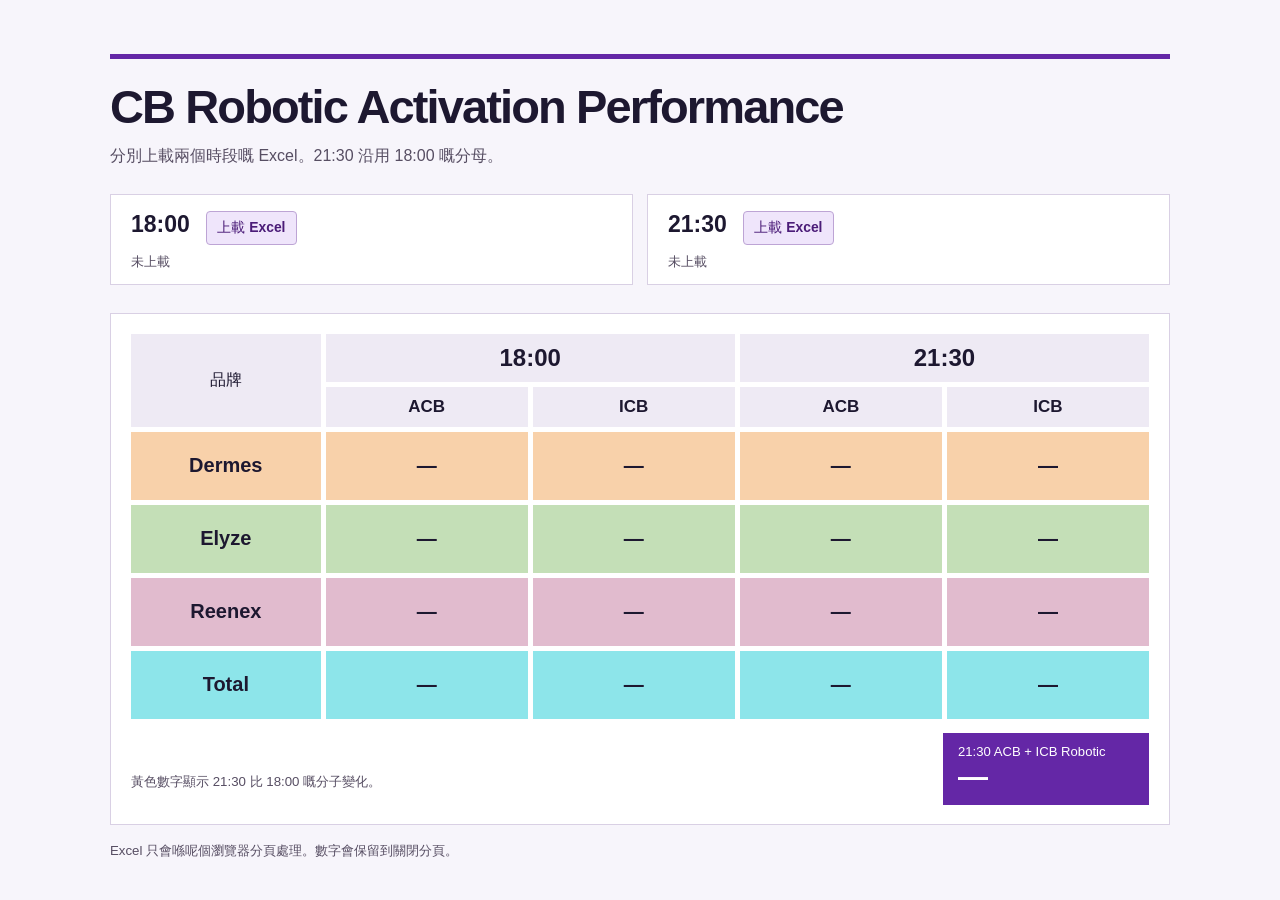
==== cb-robotic-activation/index.html @ a8f47a67 "Add CB robotic activation Excel comparison" ====
<!doctype html>
<html lang="zh-Hant-HK">
<head>
  <meta charset="utf-8">
  <meta name="viewport" content="width=device-width, initial-scale=1">
  <meta http-equiv="Content-Security-Policy" content="default-src 'self'; connect-src 'none'; object-src 'none'; base-uri 'none'; form-action 'none'">
  <title>CB Robotic Activation Performance</title>
  <link rel="stylesheet" href="styles.css">
  <script defer src="vendor/xlsx.full.min.js"></script>
  <script defer src="app.js"></script>
</head>
<body>
  <main>
    <header>
      <h1>CB Robotic Activation Performance</h1>
      <p>分別上載兩個時段嘅 Excel。21:30 沿用 18:00 嘅分母。</p>
    </header>
    <section class="uploads" aria-label="上載 Excel">
      <div class="upload" data-slot="early">
        <h2>18:00</h2>
        <input type="file" id="early-file" accept=".xlsx,.xls" aria-label="上載 18:00 Excel">
        <label class="file-button" for="early-file">上載 Excel</label>
        <button type="button" class="clear" hidden>清除 18:00</button>
        <p class="file-status" role="status">未上載</p>
        <p class="file-error" role="alert" hidden></p>
      </div>
      <div class="upload" data-slot="late">
        <h2>21:30</h2>
        <input type="file" id="late-file" accept=".xlsx,.xls" aria-label="上載 21:30 Excel">
        <label class="file-button" for="late-file">上載 Excel</label>
        <button type="button" class="clear" hidden>清除 21:30</button>
        <p class="file-status" role="status">未上載</p>
        <p class="file-error" role="alert" hidden></p>
      </div>
    </section>
    <section class="results" aria-label="CB Robotic 數據">
      <table aria-label="各品牌 ACB 同 ICB" aria-describedby="comparison-note">
        <colgroup span="1"></colgroup>
        <colgroup span="2"></colgroup>
        <colgroup span="2"></colgroup>
        <thead>
          <tr><th rowspan="2" scope="col">品牌</th><th colspan="2" scope="colgroup">18:00</th><th colspan="2" scope="colgroup">21:30</th></tr>
          <tr><th scope="col">ACB</th><th scope="col">ICB</th><th scope="col">ACB</th><th scope="col">ICB</th></tr>
        </thead>
        <tbody id="results-body"></tbody>
      </table>
      <div class="summary">
        <p id="comparison-note">黃色數字顯示 21:30 比 18:00 嘅分子變化。</p>
        <div class="combined">
          <span>21:30 ACB + ICB Robotic</span>
          <strong id="combined-value">—</strong>
        </div>
      </div>
    </section>
    <footer>Excel 只會喺呢個瀏覽器分頁處理。數字會保留到關閉分頁。</footer>
  </main>
</body>
</html>
---- cb-robotic-activation/styles.css ----
:root {
  color-scheme: light;
  font-family: "Segoe UI", "Microsoft JhengHei", sans-serif;
  color: #1d1830;
  background: #f7f5fb;
  font-synthesis: none;
}
* { box-sizing: border-box; }
body { margin: 0; }
main { width: min(1060px, calc(100% - 48px)); margin: 0 auto; padding: 54px 0 32px; }
header { border-top: 5px solid #6427a6; padding-top: 22px; margin-bottom: 27px; }
h1 { font-size: clamp(26px, 4.25vw, 47px); line-height: 1.1; letter-spacing: -.04em; margin: 0; }
header p, footer, .summary p { color: #574e63; }
header p { margin: 13px 0 0; }
.uploads { display: grid; grid-template-columns: repeat(2, minmax(0, 1fr)); gap: 14px; margin-bottom: 28px; }
.upload { background: #fff; border: 1px solid #d9d0e4; padding: 16px 20px 13px; }
.upload h2 { display: inline-block; font-size: 23px; margin: 0 12px 8px 0; font-variant-numeric: tabular-nums; }
input[type=file] { position: absolute; width: 1px; height: 1px; opacity: 0; }
.file-button, .clear {
  background: #efe5fb; color: #4b1c78; border: 1px solid #bda4d5; border-radius: 4px;
  padding: 7px 10px; margin-right: 8px; font: inherit; font-size: .87rem; font-weight: 650; cursor: pointer;
}
.file-button { display: inline-block; }
.clear { font-size: .76rem; margin: 5px 0 0; }
input[type=file]:focus-visible + .file-button, button:focus-visible { outline: 3px solid #6427a6; outline-offset: 3px; }
.file-status, .file-error { font-size: .8rem; margin: 8px 0 0; overflow-wrap: anywhere; }
.file-status { color: #574e63; }
.file-error { color: #922039; }
.results { background: #fff; border: 1px solid #d9d0e4; padding: 15px; }
table { border-collapse: separate; border-spacing: 5px; table-layout: fixed; width: 100%; font-variant-numeric: tabular-nums; }
th, td { text-align: center; padding: 10px 3px; }
thead th { background: #eeeaf4; font-size: 17px; }
thead tr:first-child th { font-size: 24px; }
thead th[rowspan] { width: 19%; font-size: 16px !important; }
tbody th, tbody td { background: var(--row-color); }
tbody th { font-size: 20px; }
td { height: 68px; }
.dermes { --row-color: #f8d1aa; }
.elyze { --row-color: #c4dfb7; }
.reenex { --row-color: #e1bbce; }
.total { --row-color: #8de5ea; }
.ratio { display: block; font-size: clamp(12px, 2vw, 20px); font-weight: 740; overflow-wrap: anywhere; }
.denominator { color: #4f4855; font-weight: 600; }
.delta { display: inline-block; background: #ffed68; color: #312500; padding: 1px 7px; margin-top: 3px; font-size: .78rem; font-weight: 730; }
.delta[hidden] { display: none; }
.summary { display: flex; justify-content: space-between; align-items: end; gap: 14px; padding: 9px 5px 4px; }
.summary p, footer { font-size: .83rem; }
.combined { min-width: 206px; padding: 11px 15px; background: #6427a6; color: #fff; }
.combined span { display: block; font-size: .82rem; }
.combined strong { display: block; margin-top: 1px; font-size: 30px; font-variant-numeric: tabular-nums; }
footer { margin-top: 17px; }
@media (max-width: 610px) {
  main { width: calc(100% - 24px); padding-top: 25px; }
  .uploads { gap: 7px; margin-bottom: 17px; }
  .upload { padding: 10px 8px; }
  .upload h2 { display: block; font-size: 19px; }
  .file-button { font-size: .76rem; margin-right: 4px; padding: 6px 7px; }
  .results { padding: 4px; }
  table { border-spacing: 3px; }
  th, td { padding-inline: 2px; }
  thead tr:first-child th { font-size: 18px; }
  thead th, thead th[rowspan] { font-size: 13px !important; }
  tbody th { font-size: 13px; }
  .denominator { display: block; }
  .summary { align-items: stretch; flex-direction: column; gap: 3px; }
}
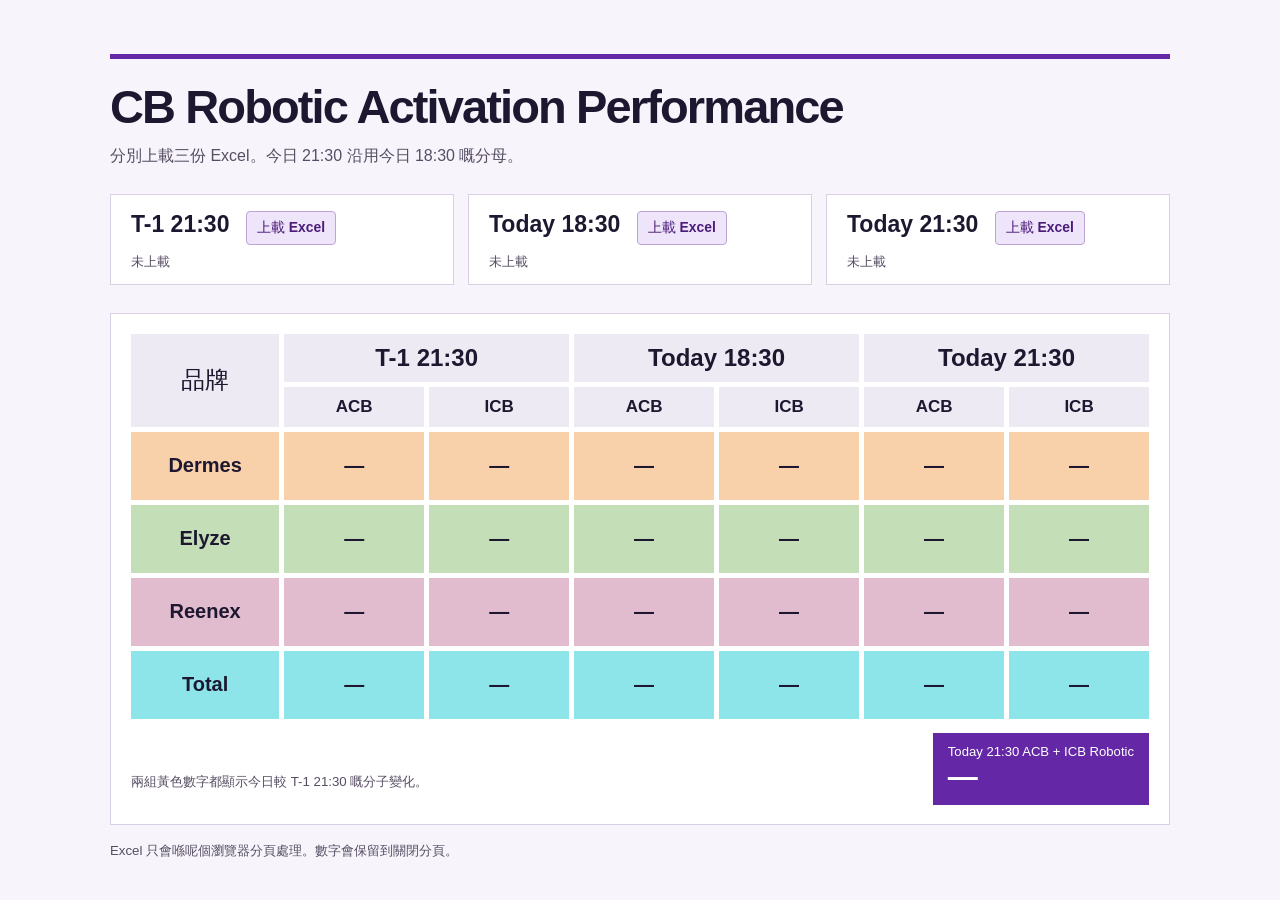
==== commit 7aa9e447: "Compare both today snapshots with prior day 21:30" ====
--- a/cb-robotic-activation/index.html
+++ b/cb-robotic-activation/index.html
@@ -5,30 +5,38 @@
   <meta name="viewport" content="width=device-width, initial-scale=1">
   <meta http-equiv="Content-Security-Policy" content="default-src 'self'; connect-src 'none'; object-src 'none'; base-uri 'none'; form-action 'none'">
   <title>CB Robotic Activation Performance</title>
-  <link rel="stylesheet" href="styles.css">
+  <link rel="stylesheet" href="styles.css?v=2">
   <script defer src="vendor/xlsx.full.min.js"></script>
-  <script defer src="app.js"></script>
+  <script defer src="app.js?v=2"></script>
 </head>
 <body>
   <main>
     <header>
       <h1>CB Robotic Activation Performance</h1>
-      <p>分別上載兩個時段嘅 Excel。21:30 沿用 18:00 嘅分母。</p>
+      <p>分別上載三份 Excel。今日 21:30 沿用今日 18:30 嘅分母。</p>
     </header>
     <section class="uploads" aria-label="上載 Excel">
+      <div class="upload" data-slot="previous">
+        <h2>T-1 21:30</h2>
+        <input type="file" id="previous-file" accept=".xlsx,.xls" aria-label="上載 T-1 21:30 Excel">
+        <label class="file-button" for="previous-file">上載 Excel</label>
+        <button type="button" class="clear" aria-label="清除 T-1 21:30" hidden>清除</button>
+        <p class="file-status" role="status">未上載</p>
+        <p class="file-error" role="alert" hidden></p>
+      </div>
       <div class="upload" data-slot="early">
-        <h2>18:00</h2>
-        <input type="file" id="early-file" accept=".xlsx,.xls" aria-label="上載 18:00 Excel">
+        <h2>Today 18:30</h2>
+        <input type="file" id="early-file" accept=".xlsx,.xls" aria-label="上載今日 18:30 Excel">
         <label class="file-button" for="early-file">上載 Excel</label>
-        <button type="button" class="clear" hidden>清除 18:00</button>
+        <button type="button" class="clear" aria-label="清除今日 18:30" hidden>清除</button>
         <p class="file-status" role="status">未上載</p>
         <p class="file-error" role="alert" hidden></p>
       </div>
       <div class="upload" data-slot="late">
-        <h2>21:30</h2>
-        <input type="file" id="late-file" accept=".xlsx,.xls" aria-label="上載 21:30 Excel">
+        <h2>Today 21:30</h2>
+        <input type="file" id="late-file" accept=".xlsx,.xls" aria-label="上載今日 21:30 Excel">
         <label class="file-button" for="late-file">上載 Excel</label>
-        <button type="button" class="clear" hidden>清除 21:30</button>
+        <button type="button" class="clear" aria-label="清除今日 21:30" hidden>清除</button>
         <p class="file-status" role="status">未上載</p>
         <p class="file-error" role="alert" hidden></p>
       </div>
@@ -38,16 +46,22 @@
         <colgroup span="1"></colgroup>
         <colgroup span="2"></colgroup>
         <colgroup span="2"></colgroup>
+        <colgroup span="2"></colgroup>
         <thead>
-          <tr><th rowspan="2" scope="col">品牌</th><th colspan="2" scope="colgroup">18:00</th><th colspan="2" scope="colgroup">21:30</th></tr>
-          <tr><th scope="col">ACB</th><th scope="col">ICB</th><th scope="col">ACB</th><th scope="col">ICB</th></tr>
+          <tr>
+            <th rowspan="2" scope="col">品牌</th>
+            <th colspan="2" scope="colgroup"><span>T-1</span> 21:30</th>
+            <th colspan="2" scope="colgroup"><span>Today</span> 18:30</th>
+            <th colspan="2" scope="colgroup"><span>Today</span> 21:30</th>
+          </tr>
+          <tr><th scope="col">ACB</th><th scope="col">ICB</th><th scope="col">ACB</th><th scope="col">ICB</th><th scope="col">ACB</th><th scope="col">ICB</th></tr>
         </thead>
         <tbody id="results-body"></tbody>
       </table>
       <div class="summary">
-        <p id="comparison-note">黃色數字顯示 21:30 比 18:00 嘅分子變化。</p>
+        <p id="comparison-note">兩組黃色數字都顯示今日較 T-1 21:30 嘅分子變化。</p>
         <div class="combined">
-          <span>21:30 ACB + ICB Robotic</span>
+          <span>Today 21:30 ACB + ICB Robotic</span>
           <strong id="combined-value">—</strong>
         </div>
       </div>
--- a/cb-robotic-activation/styles.css
+++ b/cb-robotic-activation/styles.css
@@ -12,7 +12,7 @@
 h1 { font-size: clamp(26px, 4.25vw, 47px); line-height: 1.1; letter-spacing: -.04em; margin: 0; }
 header p, footer, .summary p { color: #574e63; }
 header p { margin: 13px 0 0; }
-.uploads { display: grid; grid-template-columns: repeat(2, minmax(0, 1fr)); gap: 14px; margin-bottom: 28px; }
+.uploads { display: grid; grid-template-columns: repeat(3, minmax(0, 1fr)); gap: 14px; margin-bottom: 28px; }
 .upload { background: #fff; border: 1px solid #d9d0e4; padding: 16px 20px 13px; }
 .upload h2 { display: inline-block; font-size: 23px; margin: 0 12px 8px 0; font-variant-numeric: tabular-nums; }
 input[type=file] { position: absolute; width: 1px; height: 1px; opacity: 0; }
@@ -31,7 +31,7 @@
 th, td { text-align: center; padding: 10px 3px; }
 thead th { background: #eeeaf4; font-size: 17px; }
 thead tr:first-child th { font-size: 24px; }
-thead th[rowspan] { width: 19%; font-size: 16px !important; }
+thead th[rowspan] { width: 15%; font-size: 16px; }
 tbody th, tbody td { background: var(--row-color); }
 tbody th { font-size: 20px; }
 td { height: 68px; }
@@ -53,14 +53,15 @@
   main { width: calc(100% - 24px); padding-top: 25px; }
   .uploads { gap: 7px; margin-bottom: 17px; }
   .upload { padding: 10px 8px; }
-  .upload h2 { display: block; font-size: 19px; }
+  .upload h2 { display: block; font-size: 14px; margin-right: 0; }
   .file-button { font-size: .76rem; margin-right: 4px; padding: 6px 7px; }
   .results { padding: 4px; }
-  table { border-spacing: 3px; }
+  table { border-spacing: 2px; }
   th, td { padding-inline: 2px; }
-  thead tr:first-child th { font-size: 18px; }
-  thead th, thead th[rowspan] { font-size: 13px !important; }
-  tbody th { font-size: 13px; }
-  .denominator { display: block; }
+  thead tr:first-child th, thead tr:first-child th[rowspan], thead th { font-size: 13px; }
+  thead th span { display: block; }
+  tbody th { font-size: 11px; }
+  .denominator { display: block; font-size: 9px; }
+  .delta { padding-inline: 3px; font-size: 11px; }
   .summary { align-items: stretch; flex-direction: column; gap: 3px; }
 }
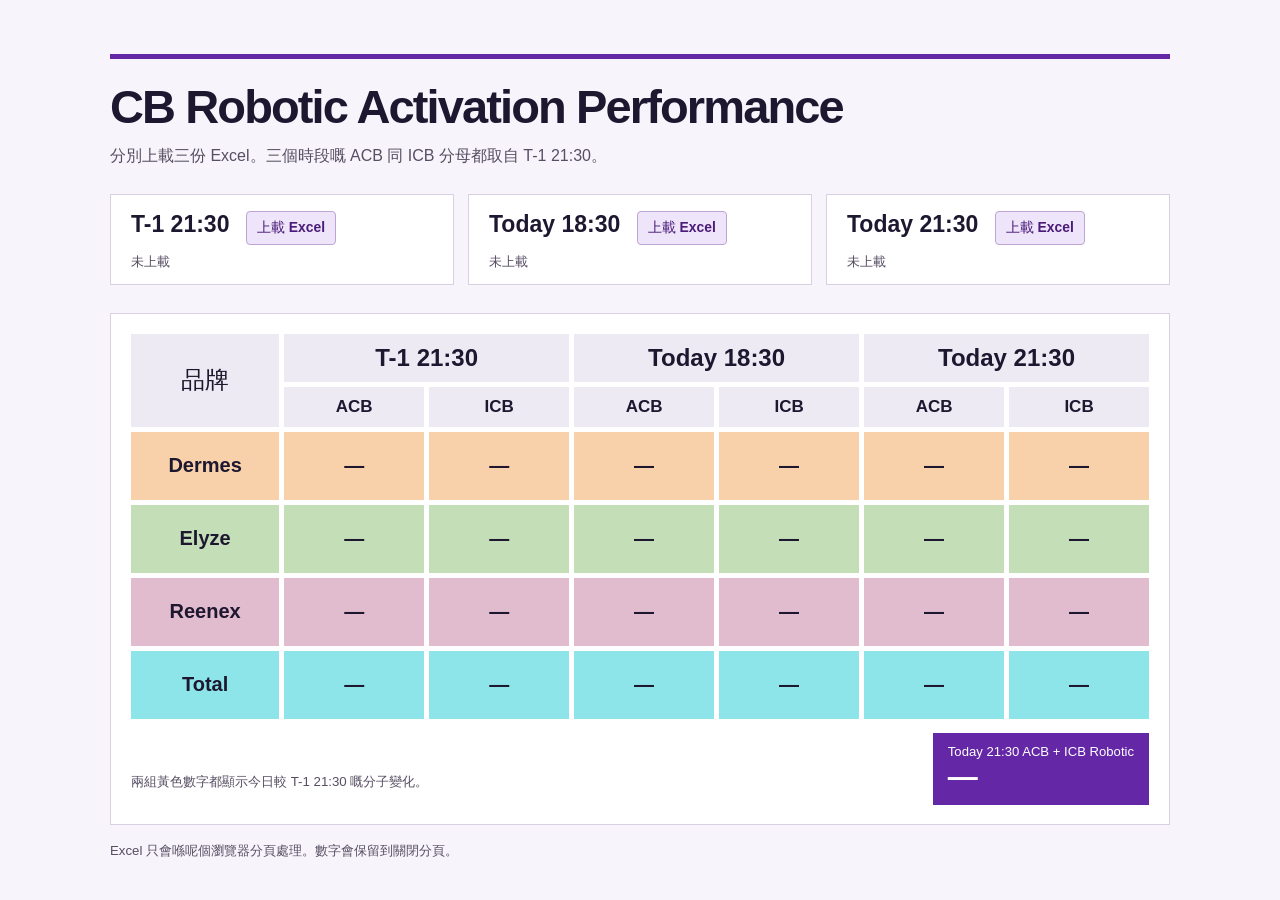
==== commit 2ef99991: "Use prior day denominators across all three snapshots" ====
--- a/cb-robotic-activation/index.html
+++ b/cb-robotic-activation/index.html
@@ -7,13 +7,13 @@
   <title>CB Robotic Activation Performance</title>
   <link rel="stylesheet" href="styles.css?v=2">
   <script defer src="vendor/xlsx.full.min.js"></script>
-  <script defer src="app.js?v=2"></script>
+  <script defer src="app.js?v=3"></script>
 </head>
 <body>
   <main>
     <header>
       <h1>CB Robotic Activation Performance</h1>
-      <p>分別上載三份 Excel。今日 21:30 沿用今日 18:30 嘅分母。</p>
+      <p>分別上載三份 Excel。三個時段嘅 ACB 同 ICB 分母都取自 T-1 21:30。</p>
     </header>
     <section class="uploads" aria-label="上載 Excel">
       <div class="upload" data-slot="previous">
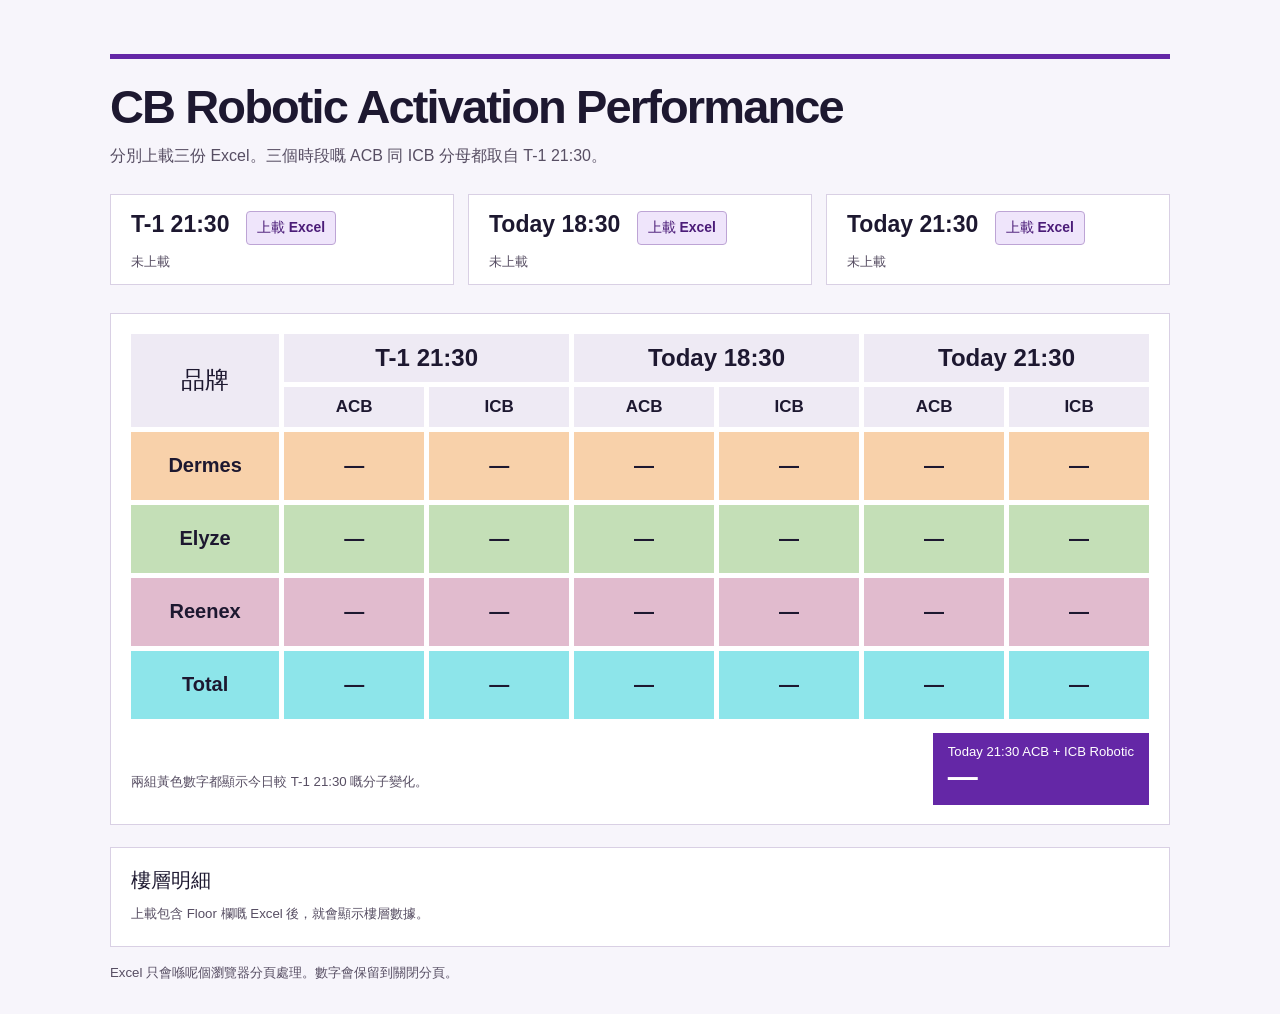
==== commit 654dc64b: "Show robotic activation comparison by brand and floor" ====
--- a/cb-robotic-activation/index.html
+++ b/cb-robotic-activation/index.html
@@ -5,9 +5,9 @@
   <meta name="viewport" content="width=device-width, initial-scale=1">
   <meta http-equiv="Content-Security-Policy" content="default-src 'self'; connect-src 'none'; object-src 'none'; base-uri 'none'; form-action 'none'">
   <title>CB Robotic Activation Performance</title>
-  <link rel="stylesheet" href="styles.css?v=2">
+  <link rel="stylesheet" href="styles.css?v=4">
   <script defer src="vendor/xlsx.full.min.js"></script>
-  <script defer src="app.js?v=3"></script>
+  <script defer src="app.js?v=4"></script>
 </head>
 <body>
   <main>
@@ -66,6 +66,29 @@
         </div>
       </div>
     </section>
+    <section class="results floor-results" aria-labelledby="floor-title">
+      <h2 id="floor-title">樓層明細</h2>
+      <p id="floor-note">上載包含 Floor 欄嘅 Excel 後，就會顯示樓層數據。</p>
+      <div class="floor-scroll" id="floor-table" role="region" aria-labelledby="floor-title" tabindex="0" hidden>
+        <p class="floor-scroll-hint">左右滑動睇三個時段。</p>
+        <table aria-label="各樓層 ACB 同 ICB" aria-describedby="comparison-note">
+          <colgroup span="1"></colgroup>
+          <colgroup span="2"></colgroup>
+          <colgroup span="2"></colgroup>
+          <colgroup span="2"></colgroup>
+          <thead>
+            <tr>
+              <th rowspan="2" scope="col">樓層</th>
+              <th colspan="2" scope="colgroup"><span>T-1</span> 21:30</th>
+              <th colspan="2" scope="colgroup"><span>Today</span> 18:30</th>
+              <th colspan="2" scope="colgroup"><span>Today</span> 21:30</th>
+            </tr>
+            <tr><th scope="col">ACB</th><th scope="col">ICB</th><th scope="col">ACB</th><th scope="col">ICB</th><th scope="col">ACB</th><th scope="col">ICB</th></tr>
+          </thead>
+          <tbody id="floor-body"></tbody>
+        </table>
+      </div>
+    </section>
     <footer>Excel 只會喺呢個瀏覽器分頁處理。數字會保留到關閉分頁。</footer>
   </main>
 </body>
--- a/cb-robotic-activation/styles.css
+++ b/cb-robotic-activation/styles.css
@@ -49,6 +49,18 @@
 .combined span { display: block; font-size: .82rem; }
 .combined strong { display: block; margin-top: 1px; font-size: 30px; font-variant-numeric: tabular-nums; }
 footer { margin-top: 17px; }
+.floor-results { margin-top: 22px; }
+.floor-results h2 { margin: 4px 5px 11px; font-size: 20px; }
+.floor-results p { margin: 4px 5px 8px; color: #574e63; font-size: .83rem; }
+.floor-scroll { overflow-x: auto; }
+.floor-scroll:focus-visible { outline: 2px solid #6427a6; outline-offset: 2px; }
+.floor-scroll-hint { display: none; }
+.floor-scroll table { min-width: 600px; }
+.floor-scroll thead th[rowspan] { width: 23%; }
+.floor-group th, .floor-row th { text-align: left; padding-left: 10px; }
+.floor-group th { padding-block: 7px; font-size: 15px; }
+.floor-row th { font-size: 14px; }
+.floor-row td { height: 53px; }
 @media (max-width: 610px) {
   main { width: calc(100% - 24px); padding-top: 25px; }
   .uploads { gap: 7px; margin-bottom: 17px; }
@@ -63,5 +75,6 @@
   tbody th { font-size: 11px; }
   .denominator { display: block; font-size: 9px; }
   .delta { padding-inline: 3px; font-size: 11px; }
+  .floor-scroll-hint { display: block; }
   .summary { align-items: stretch; flex-direction: column; gap: 3px; }
 }
